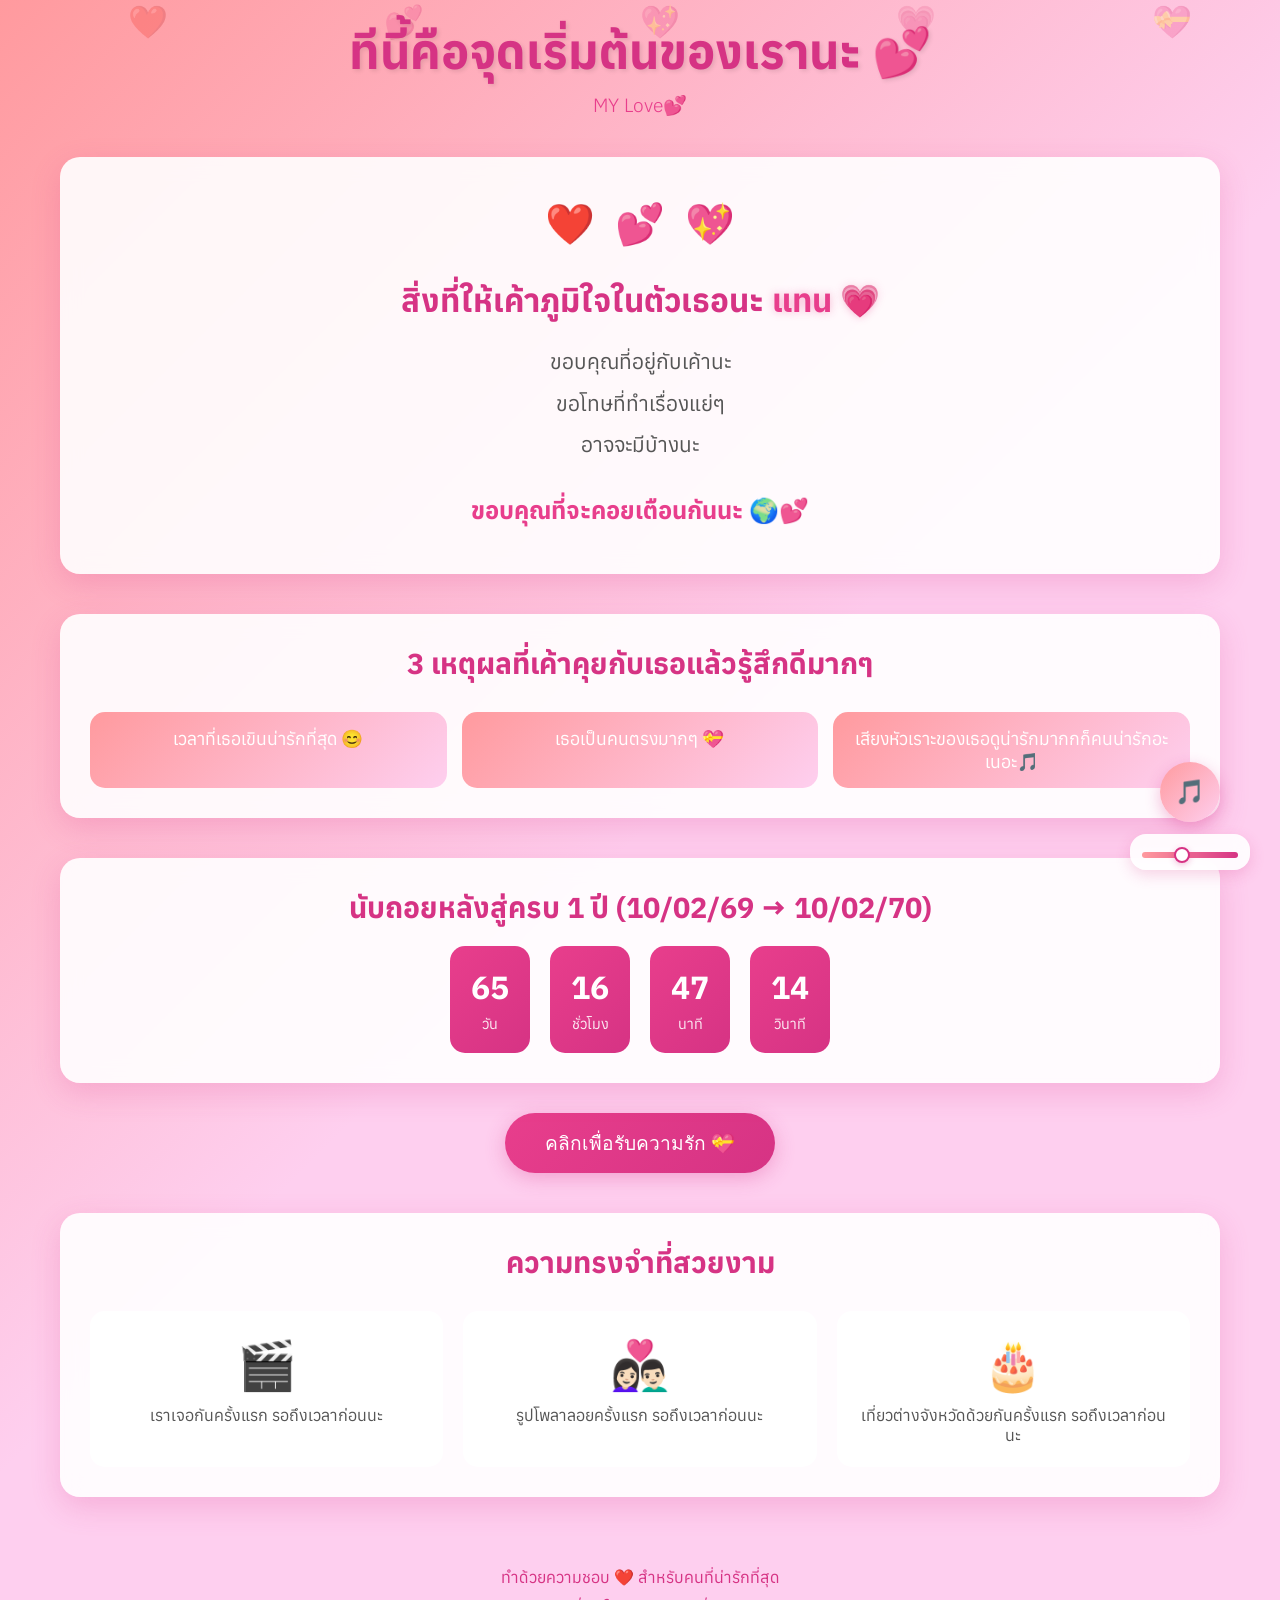
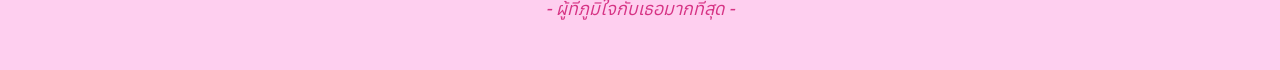
==== Front.html @ 65240add "go" ====
<!DOCTYPE html>
<html lang="th">

<head>
    <meta charset="UTF-8">
    <meta name="viewport" content="width=device-width, initial-scale=1.0">
    <title>อยากให้รู้ว่ารักมากแค่ไหน ❤️ MY Love </title>
    <link rel="stylesheet" href="valentine.css">
    <link href="https://fonts.googleapis.com/css2?family=Anuphan:wght@300;400;600;700&display=swap" rel="stylesheet">
</head>

<body>
    <div class="container">
        <header class="header">
            <h1 class="title">ทีนี้คือจุดเริ่มต้นของเรานะ 💕</h1>
            <p class="subtitle">MY Love💕</p>
        </header>

        <main class="main-content">
            <section class="love-message">
                <div class="heart-animation">
                    <div class="heart">❤️</div>
                    <div class="heart">💕</div>
                    <div class="heart">💖</div>
                </div>

                <div class="message-box">
                    <h2>สิ่งที่ให้เค้าภูมิใจในตัวเธอนะ <span class="name-highlight">แทน 💗</span></h2>
                    <p class="love-text">
                        ขอบคุณที่อยู่กับเค้านะ<br>
                        ขอโทษที่ทำเรื่องแย่ๆ<br>
                        อาจจะมีบ้างนะ<br>
                        <strong>ขอบคุณที่จะคอยเตือนกันนะ 🌍💕</strong>
                    </p>
                </div>
            </section>

            <section class="reasons">
                <h3>3 เหตุผลที่เค้าคุยกับเธอแล้วรู้สึกดีมากๆ</h3>
                <div class="reasons-list">
                    <div class="reason-item">เวลาที่เธอเขินน่ารักที่สุด 😊</div>
                    <div class="reason-item">เธอเป็นคนตรงมากๆ 💝</div>
                    <div class="reason-item">เสียงหัวเราะของเธอดูน่ารักมากกก็คนน่ารักอะเนอะ🎵</div>
                </div>
            </section>

            <section class="interactive-section">
                <div class="love-counter">
                    <h3>นับถอยหลังสู่ครบ 1 ปี — 10/02/69 → 10/02/70</h3>
                    <div class="counter">
                        <div class="counter-item">
                            <span id="days">0</span>
                            <label>วัน</label>
                        </div>
                        <div class="counter-item">
                            <span id="hours">12</span>
                            <label>ชั่วโมง</label>
                        </div>
                        <div class="counter-item">
                            <span id="minutes">0</span>
                            <label>นาที</label>
                        </div>
                        <div class="counter-item">
                            <span id="seconds">0</span>
                            <label>วินาที</label>
                        </div>
                    </div>
                </div>

                <div class="love-button">
                    <button id="surpriseBtn" class="btn-surprise">
                        คลิกเพื่อรับความรัก 💝
                    </button>
                    <div id="surpriseMessage" class="surprise-message hidden">
                        เค้่าจะรักเบบี๋ตลอดไป ไม่ว่าจะเกิดอะไรขึ้น ❤️
                    </div>
                </div>
            </section>

            <section class="memories">
                <h3>ความทรงจำที่สวยงาม</h3>
                <div class="memory-gallery">
                    <div class="memory-card" data-title="เราเจอกันครั้งแรก"
                        data-images="image/IMG_9895.JPG,image/IMG_9896.JPG">
                        <div class="memory-icon">🎬</div>
                        <p>เราเจอกันครั้งแรก รอถึงเวลาก่อนนะ </p>
                    </div>
                    <div class="memory-card" data-title="รูปคู่เรา" data-images="image/IMG_3715.JPG">
                        <div class="memory-icon">👩🏻‍❤️‍👨🏻</div>
                        <p>รูปโพลาลอยครั้งแรก รอถึงเวลาก่อนนะ</p>
                    </div>
                    <div class="memory-card" data-title="เราไปเที่ยว" data-images="image/IMG_9462.JPG">
                        <div class="memory-icon">🎂</div>
                        <p>เที่ยวต่างจังหวัดด้วยกันครั้งแรก รอถึงเวลาก่อนนะ</p>
                    </div>
                </div>
            </section>
        </main>

        <footer class="footer">
            <p>ทำด้วยความชอบ ❤️ สำหรับคนที่น่ารักที่สุด</p>
            <p class="signature">- ผู้ที่ภูมิใจกับเธอมากที่สุด -</p>
        </footer>
    </div>

    <div class="floating-hearts">
        <div class="floating-heart">❤️</div>
        <div class="floating-heart">💕</div>
        <div class="floating-heart">💖</div>
        <div class="floating-heart">💗</div>
        <div class="floating-heart">💝</div>
    </div>

    <!-- Music Player -->
    <div class="music-control">
        <button id="musicBtn" class="btn-music" title="เล่น/หยุดเพลง">
            <span class="music-icon">🎵</span>
        </button>
        <div class="volume-control">
            <input id="volumeSlider" class="volume-slider" type="range" min="0" max="1" step="0.01" value="0.4"
                aria-label="ปรับความดัง">
        </div>
        <audio id="bgMusic" loop autoplay playsinline>
            <source src="music/- Three Man Down _Official MV_.mp3" type="audio/mpeg">
            Your browser does not support the audio element.
        </audio>
    </div>
    <div id="memoryPopup" class="popup-overlay hidden">
        <div class="popup-content">
            <button id="popupClose" class="popup-close" type="button">×</button>
            <div class="popup-title">ความทรงจำของเรา</div>
            <div class="popup-gallery"></div>
        </div>
    </div>

    <div id="videoPopup" class="popup-overlay hidden" aria-hidden="true">
        <div class="popup-content popup-video" role="dialog" aria-modal="true" aria-labelledby="videoPopupTitle">
            <button id="videoClose" class="popup-close" type="button" aria-label="ปิดวิดีโอ">×</button>
            <div class="popup-title" id="videoPopupTitle">รอถึงเวลาก่อนนะ</div>
            <div class="video-wrapper">
                <video id="surpriseVideo" controls playsinline preload="metadata">
                    <source src="image/fan_love.mp4" type="video/mp4">
                    เบราว์เซอร์ของคุณไม่รองรับการเล่นวิดีโอ
                </video>
            </div>
        </div>
    </div>
    <script src="valentine.js"></script>
</body>

</html>
---- valentine.css ----
* {
    margin: 0;
    padding: 0;
    box-sizing: border-box;
}

.popup-video {
    max-width: 800px;
    padding: 28px;
}

.video-wrapper {
    position: relative;
    width: 100%;
    padding-top: 56.25%;
    border-radius: 18px;
    overflow: hidden;
    box-shadow: 0 12px 30px rgba(214, 51, 132, 0.25);
}

.video-wrapper video {
    position: absolute;
    top: 0;
    left: 0;
    width: 100%;
    height: 100%;
    border: none;
    display: block;
}

.popup-placeholder {
    text-align: center;
    padding: 40px 20px;
    border-radius: 16px;
    background: rgba(255, 182, 193, 0.15);
    color: #d63384;
    font-size: 1.1rem;
}

body {
    font-family: 'Anuphan', sans-serif;
    background: linear-gradient(135deg, #ff9a9e 0%, #fecfef 50%, #fecfef 100%);
    min-height: 100vh;
    overflow-x: hidden;
    position: relative;
}

.container {
    max-width: 1200px;
    margin: 0 auto;
    padding: 20px;
    position: relative;
    z-index: 1;
}

/* Header */
.header {
    text-align: center;
    margin-bottom: 40px;
    animation: fadeInDown 1s ease;
}

.title {
    font-size: 3rem;
    color: #d63384;
    text-shadow: 2px 2px 4px rgba(0, 0, 0, 0.1);
    margin-bottom: 10px;
    animation: heartbeat 1.5s ease infinite;
}

.subtitle {
    font-size: 1.2rem;
    color: #e83e8c;
    font-weight: 300;
}

/* Main Content */
.main-content {
    display: flex;
    flex-direction: column;
    gap: 40px;
}

/* Love Message Section */
.love-message {
    background: rgba(255, 255, 255, 0.9);
    border-radius: 20px;
    padding: 40px;
    text-align: center;
    box-shadow: 0 10px 30px rgba(214, 51, 132, 0.2);
    backdrop-filter: blur(10px);
    animation: fadeInUp 1s ease;
}

.heart-animation {
    display: flex;
    justify-content: center;
    gap: 20px;
    margin-bottom: 30px;
}

.heart {
    font-size: 2.5rem;
    animation: float 3s ease-in-out infinite;
}

.heart:nth-child(2) {
    animation-delay: 0.5s;
}

.heart:nth-child(3) {
    animation-delay: 1s;
}

.message-box h2 {
    font-size: 2rem;
    color: #d63384;
    margin-bottom: 20px;
}

.love-text {
    font-size: 1.3rem;
    line-height: 2;
    color: #555;
}

.love-text strong {
    color: #e83e8c;
    font-size: 1.5rem;
    display: block;
    margin-top: 20px;
}

/* Reasons Section */
.reasons {
    background: rgba(255, 255, 255, 0.9);
    border-radius: 20px;
    padding: 30px;
    box-shadow: 0 10px 30px rgba(214, 51, 132, 0.2);
    backdrop-filter: blur(10px);
    animation: fadeInLeft 1s ease;
}

.reasons h3 {
    text-align: center;
    font-size: 1.8rem;
    color: #d63384;
    margin-bottom: 30px;
}

.reasons-list {
    display: grid;
    grid-template-columns: repeat(auto-fit, minmax(250px, 1fr));
    gap: 15px;
}

.reason-item {
    background: linear-gradient(135deg, #ff9a9e 0%, #fecfef 100%);
    color: white;
    padding: 15px;
    border-radius: 15px;
    font-size: 1.1rem;
    text-align: center;
    transition: transform 0.3s ease, box-shadow 0.3s ease;
    cursor: default;
}

.reason-item:hover {
    transform: translateY(-5px) scale(1.05);
    box-shadow: 0 5px 20px rgba(214, 51, 132, 0.4);
}

/* Interactive Section */
.interactive-section {
    display: flex;
    flex-direction: column;
    gap: 30px;
}

.love-counter {
    background: rgba(255, 255, 255, 0.9);
    border-radius: 20px;
    padding: 30px;
    text-align: center;
    box-shadow: 0 10px 30px rgba(214, 51, 132, 0.2);
    backdrop-filter: blur(10px);
    animation: fadeInRight 1s ease;
}

.love-counter h3 {
    font-size: 1.8rem;
    color: #d63384;
    margin-bottom: 20px;
}

.counter {
    display: flex;
    justify-content: center;
    gap: 20px;
    flex-wrap: wrap;
}

.counter-item {
    background: linear-gradient(135deg, #e83e8c 0%, #d63384 100%);
    color: white;
    padding: 20px;
    border-radius: 15px;
    min-width: 80px;
    text-align: center;
}

.counter-item span {
    display: block;
    font-size: 2rem;
    font-weight: bold;
    margin-bottom: 5px;
}

.counter-item label {
    font-size: 0.9rem;
    opacity: 0.9;
}

.love-button {
    text-align: center;
    animation: fadeInUp 1.2s ease;
}

.btn-surprise {
    background: linear-gradient(135deg, #e83e8c 0%, #d63384 100%);
    color: white;
    border: none;
    padding: 15px 40px;
    font-size: 1.2rem;
    border-radius: 50px;
    cursor: pointer;
    transition: all 0.3s ease;
    box-shadow: 0 5px 20px rgba(214, 51, 132, 0.3);
}

.btn-surprise:hover {
    transform: translateY(-3px);
    box-shadow: 0 8px 30px rgba(214, 51, 132, 0.5);
}

.btn-surprise:active {
    transform: translateY(-1px);
}

.surprise-message {
    margin-top: 20px;
    font-size: 1.3rem;
    color: #d63384;
    font-weight: 600;
    opacity: 0;
    transform: scale(0);
    transition: all 0.5s ease;
}

.surprise-message.show {
    opacity: 1;
    transform: scale(1);
}

/* Memories Section */
.memories {
    background: rgba(255, 255, 255, 0.9);
    border-radius: 20px;
    padding: 30px;
    box-shadow: 0 10px 30px rgba(214, 51, 132, 0.2);
    backdrop-filter: blur(10px);
    animation: fadeInUp 1.4s ease;
}

.memories h3 {
    text-align: center;
    font-size: 1.8rem;
    color: #d63384;
    margin-bottom: 30px;
}

.memory-gallery {
    display: grid;
    grid-template-columns: repeat(auto-fit, minmax(200px, 1fr));
    gap: 20px;
}

.memory-card {
    background: white;
    border-radius: 15px;
    padding: 20px;
    text-align: center;
    transition: all 0.3s ease;
    cursor: pointer;
    border: 2px solid transparent;
}

.memory-card:hover {
    transform: translateY(-5px) rotate(2deg);
    border-color: #e83e8c;
    box-shadow: 0 5px 20px rgba(214, 51, 132, 0.3);
}

.memory-icon {
    font-size: 3rem;
    margin-bottom: 10px;
}

.memory-card p {
    color: #555;
    font-size: 1rem;
}

/* Footer */
.footer {
    text-align: center;
    margin-top: 50px;
    padding: 20px;
    color: #d63384;
    animation: fadeIn 2s ease;
}

.footer p {
    margin-bottom: 10px;
}

.signature {
    font-style: italic;
    font-size: 1.1rem;
}

/* Floating Hearts */
.floating-hearts {
    position: fixed;
    top: 0;
    left: 0;
    width: 100%;
    height: 100%;
    pointer-events: none;
    z-index: 0;
}

.floating-heart {
    position: absolute;
    font-size: 2rem;
    opacity: 0.3;
    animation: floatUp 15s linear infinite;
}

.floating-heart:nth-child(1) {
    left: 10%;
    animation-delay: 0s;
    animation-duration: 10s;
}

.floating-heart:nth-child(2) {
    left: 30%;
    animation-delay: 2s;
    animation-duration: 12s;
}

.floating-heart:nth-child(3) {
    left: 50%;
    animation-delay: 4s;
    animation-duration: 15s;
}

.floating-heart:nth-child(4) {
    left: 70%;
    animation-delay: 6s;
    animation-duration: 11s;
}

.floating-heart:nth-child(5) {
    left: 90%;
    animation-delay: 8s;
    animation-duration: 13s;
}

/* Animations */
@keyframes heartbeat {

    0%,
    100% {
        transform: scale(1);
    }

    50% {
        transform: scale(1.1);
    }
}

@keyframes float {

    0%,
    100% {
        transform: translateY(0);
    }

    50% {
        transform: translateY(-20px);
    }
}

@keyframes floatUp {
    0% {
        transform: translateY(100vh) rotate(0deg);
        opacity: 0;
    }

    10% {
        opacity: 0.3;
    }

    90% {
        opacity: 0.3;
    }

    100% {
        transform: translateY(-100px) rotate(360deg);
        opacity: 0;
    }
}

/* Music Control */
.music-control {
    position: fixed;
    bottom: 30px;
    right: 30px;
    z-index: 1000;
    display: flex;
    flex-direction: column;
    align-items: center;
    gap: 12px;
}

.btn-music {
    width: 60px;
    height: 60px;
    border-radius: 50%;
    background: linear-gradient(135deg, #ff9a9e 0%, #fecfef 100%);
    border: none;
    box-shadow: 0 5px 15px rgba(214, 51, 132, 0.3);
    cursor: pointer;
    display: flex;
    align-items: center;
    justify-content: center;
    font-size: 1.5rem;
    transition: all 0.3s ease;
    animation: pulse 2s infinite;
}

.btn-music:hover {
    transform: scale(1.1);
    box-shadow: 0 8px 20px rgba(214, 51, 132, 0.5);
}

.btn-music.playing {
    animation: rotate 5s linear infinite;
}

.volume-control {
    width: 120px;
    padding: 8px 12px;
    background: rgba(255, 255, 255, 0.9);
    border-radius: 16px;
    box-shadow: 0 5px 15px rgba(214, 51, 132, 0.2);
    backdrop-filter: blur(10px);
}

.volume-slider {
    width: 100%;
    appearance: none;
    height: 6px;
    border-radius: 999px;
    background: linear-gradient(90deg, #ff9a9e 0%, #d63384 100%);
    outline: none;
}

.volume-slider::-webkit-slider-thumb {
    appearance: none;
    width: 16px;
    height: 16px;
    border-radius: 50%;
    background: #ffffff;
    border: 2px solid #d63384;
    cursor: pointer;
    box-shadow: 0 2px 6px rgba(214, 51, 132, 0.3);
}

.volume-slider::-moz-range-thumb {
    width: 16px;
    height: 16px;
    border-radius: 50%;
    background: #ffffff;
    border: 2px solid #d63384;
    cursor: pointer;
    box-shadow: 0 2px 6px rgba(214, 51, 132, 0.3);
}

.popup-overlay {
    position: fixed;
    inset: 0;
    background: rgba(0, 0, 0, 0.55);
    display: flex;
    align-items: center;
    justify-content: center;
    padding: 20px;
    z-index: 2000;
}

.popup-content {
    background: rgba(255, 255, 255, 0.95);
    border-radius: 20px;
    padding: 24px;
    max-width: 720px;
    width: 100%;
    position: relative;
    box-shadow: 0 20px 40px rgba(214, 51, 132, 0.25);
    animation: fadeInUp 0.4s ease;
}

.popup-close {
    position: absolute;
    top: 10px;
    right: 12px;
    border: none;
    background: #ffffff;
    color: #d63384;
    font-size: 1.5rem;
    width: 36px;
    height: 36px;
    border-radius: 50%;
    cursor: pointer;
    box-shadow: 0 4px 10px rgba(214, 51, 132, 0.2);
}

.popup-title {
    text-align: center;
    font-size: 1.6rem;
    color: #d63384;
    font-weight: 600;
    margin-bottom: 16px;
}

.popup-gallery {
    display: grid;
    grid-template-columns: repeat(auto-fit, minmax(220px, 1fr));
    gap: 16px;
}

.popup-gallery img {
    width: 100%;
    border-radius: 16px;
    object-fit: cover;
    box-shadow: 0 6px 18px rgba(0, 0, 0, 0.15);
}

@keyframes rotate {
    from {
        transform: rotate(0deg);
    }

    to {
        transform: rotate(360deg);
    }
}

@keyframes pulse {
    0% {
        transform: scale(1);
    }

    50% {
        transform: scale(1.05);
    }

    100% {
        transform: scale(1);
    }
}

@keyframes fadeInDown {
    from {
        opacity: 0;
        transform: translateY(-20px);
    }

    to {
        opacity: 1;
        transform: translateY(0);
    }
}

@keyframes fadeInUp {
    from {
        opacity: 0;
        transform: translateY(30px);
    }

    to {
        opacity: 1;
        transform: translateY(0);
    }
}

@keyframes fadeInLeft {
    from {
        opacity: 0;
        transform: translateX(-30px);
    }

    to {
        opacity: 1;
        transform: translateX(0);
    }
}

@keyframes fadeInRight {
    from {
        opacity: 0;
        transform: translateX(30px);
    }

    to {
        opacity: 1;
        transform: translateX(0);
    }
}

@keyframes fadeIn {
    from {
        opacity: 0;
    }

    to {
        opacity: 1;
    }
}

/* Mobile Responsiveness */
@media (max-width: 768px) {
    .container {
        padding: 15px;
    }

    .title {
        font-size: 2.5rem;
    }

    .subtitle {
        font-size: 1rem;
    }

    .love-message {
        padding: 30px 20px;
    }

    .message-box h2 {
        font-size: 1.5rem;
    }

    .love-text {
        font-size: 1.1rem;
    }

    .love-text strong {
        font-size: 1.3rem;
    }

    .heart {
        font-size: 2rem;
    }

    .reasons h3,
    .love-counter h3,
    .memories h3 {
        font-size: 1.5rem;
    }

    .reasons-list {
        grid-template-columns: 1fr;
    }

    .counter {
        gap: 10px;
    }

    .counter-item {
        min-width: 70px;
        padding: 15px 10px;
    }

    .counter-item span {
        font-size: 1.5rem;
    }

    .memory-gallery {
        grid-template-columns: repeat(2, 1fr);
        gap: 15px;
    }

    .memory-icon {
        font-size: 2.5rem;
    }

    .btn-surprise {
        padding: 12px 30px;
        font-size: 1.1rem;
    }
}

@media (max-width: 480px) {
    .title {
        font-size: 2rem;
    }

    .love-message {
        padding: 20px 15px;
    }

    .message-box h2 {
        font-size: 1.3rem;
    }

    .love-text {
        font-size: 1rem;
    }

    .heart {
        font-size: 1.5rem;
    }

    .heart-animation {
        gap: 10px;
    }

    .memory-gallery {
        grid-template-columns: 1fr;
    }

    .floating-heart {
        font-size: 1.5rem;
    }

    .popup-content {
        max-width: 90%;
        padding: 20px;
    }

    .popup-video {
        padding: 20px 16px;
    }

    .popup-gallery {
        grid-template-columns: 1fr;
    }

    .video-wrapper {
        padding-top: 62.5%;
    }
}

/* Name highlight animation */
.name-highlight {
    color: #e83e8c;
    font-weight: 700;
    display: inline-block;
    animation: nameGlow 2s ease-in-out infinite;
    text-shadow: 0 0 8px rgba(232, 62, 140, 0.4);
}

@keyframes nameGlow {

    0%,
    100% {
        text-shadow: 0 0 8px rgba(232, 62, 140, 0.4), 0 0 12px rgba(255, 182, 193, 0.2);
        transform: scale(1);
    }

    50% {
        text-shadow: 0 0 16px rgba(232, 62, 140, 0.7), 0 0 20px rgba(255, 182, 193, 0.4);
        transform: scale(1.05);
    }
}

/* Utility Classes */
.hidden {
    display: none;
}

/* Celebration overlay */
#celebrationOverlay {
    position: fixed;
    inset: 0;
    display: flex;
    align-items: center;
    justify-content: center;
    background: rgba(0, 0, 0, 0.42);
    z-index: 10000;
}

#celebrationOverlay .celebration-card {
    position: relative;
    background: linear-gradient(180deg, #fff0f6, #fff7fb);
    padding: 36px;
    border-radius: 18px;
    text-align: center;
    max-width: 720px;
    box-shadow: 0 12px 40px rgba(0, 0, 0, 0.25);
    transform: translateY(-8px);
}

#celebrationOverlay h2 {
    font-size: 2rem;
    color: #d63384;
    margin: 0 0 8px;
}

#celebrationOverlay p {
    color: #555;
    margin: 0 0 12px;
}

#celebrationOverlay .emoji {
    font-size: 3rem;
    margin-bottom: 8px;
}

#celebrationOverlay .confetti-container {
    position: absolute;
    inset: 0;
    pointer-events: none;
    overflow: hidden;
    border-radius: inherit;
    z-index: 0;
}

.confetti-piece {
    position: absolute;
    top: -10vh;
    width: 10px;
    height: 14px;
    border-radius: 2px;
    opacity: 0.95;
    transform-origin: center;
    animation: confettiFall 3.6s linear forwards;
}

@keyframes confettiFall {
    0% {
        transform: translateY(-10vh) rotate(0deg);
        opacity: 1
    }

    100% {
        transform: translateY(110vh) rotate(720deg);
        opacity: 0
    }
}

#celebrationOverlay .celebration-actions {
    margin-top: 14px;
    z-index: 2;
}

.btn-close {
    background: #d63384;
    color: #fff;
    border: none;
    padding: 10px 16px;
    border-radius: 999px;
    cursor: pointer;
    box-shadow: 0 6px 18px rgba(214, 51, 132, 0.15);
}

@keyframes popIn {
    0% {
        transform: scale(.9);
        opacity: 0
    }

    60% {
        transform: scale(1.03);
        opacity: 1
    }

    100% {
        transform: scale(1);
        opacity: 1
    }
}

#celebrationOverlay .celebration-card {
    animation: popIn .6s cubic-bezier(.2, .9, .2, 1);
}
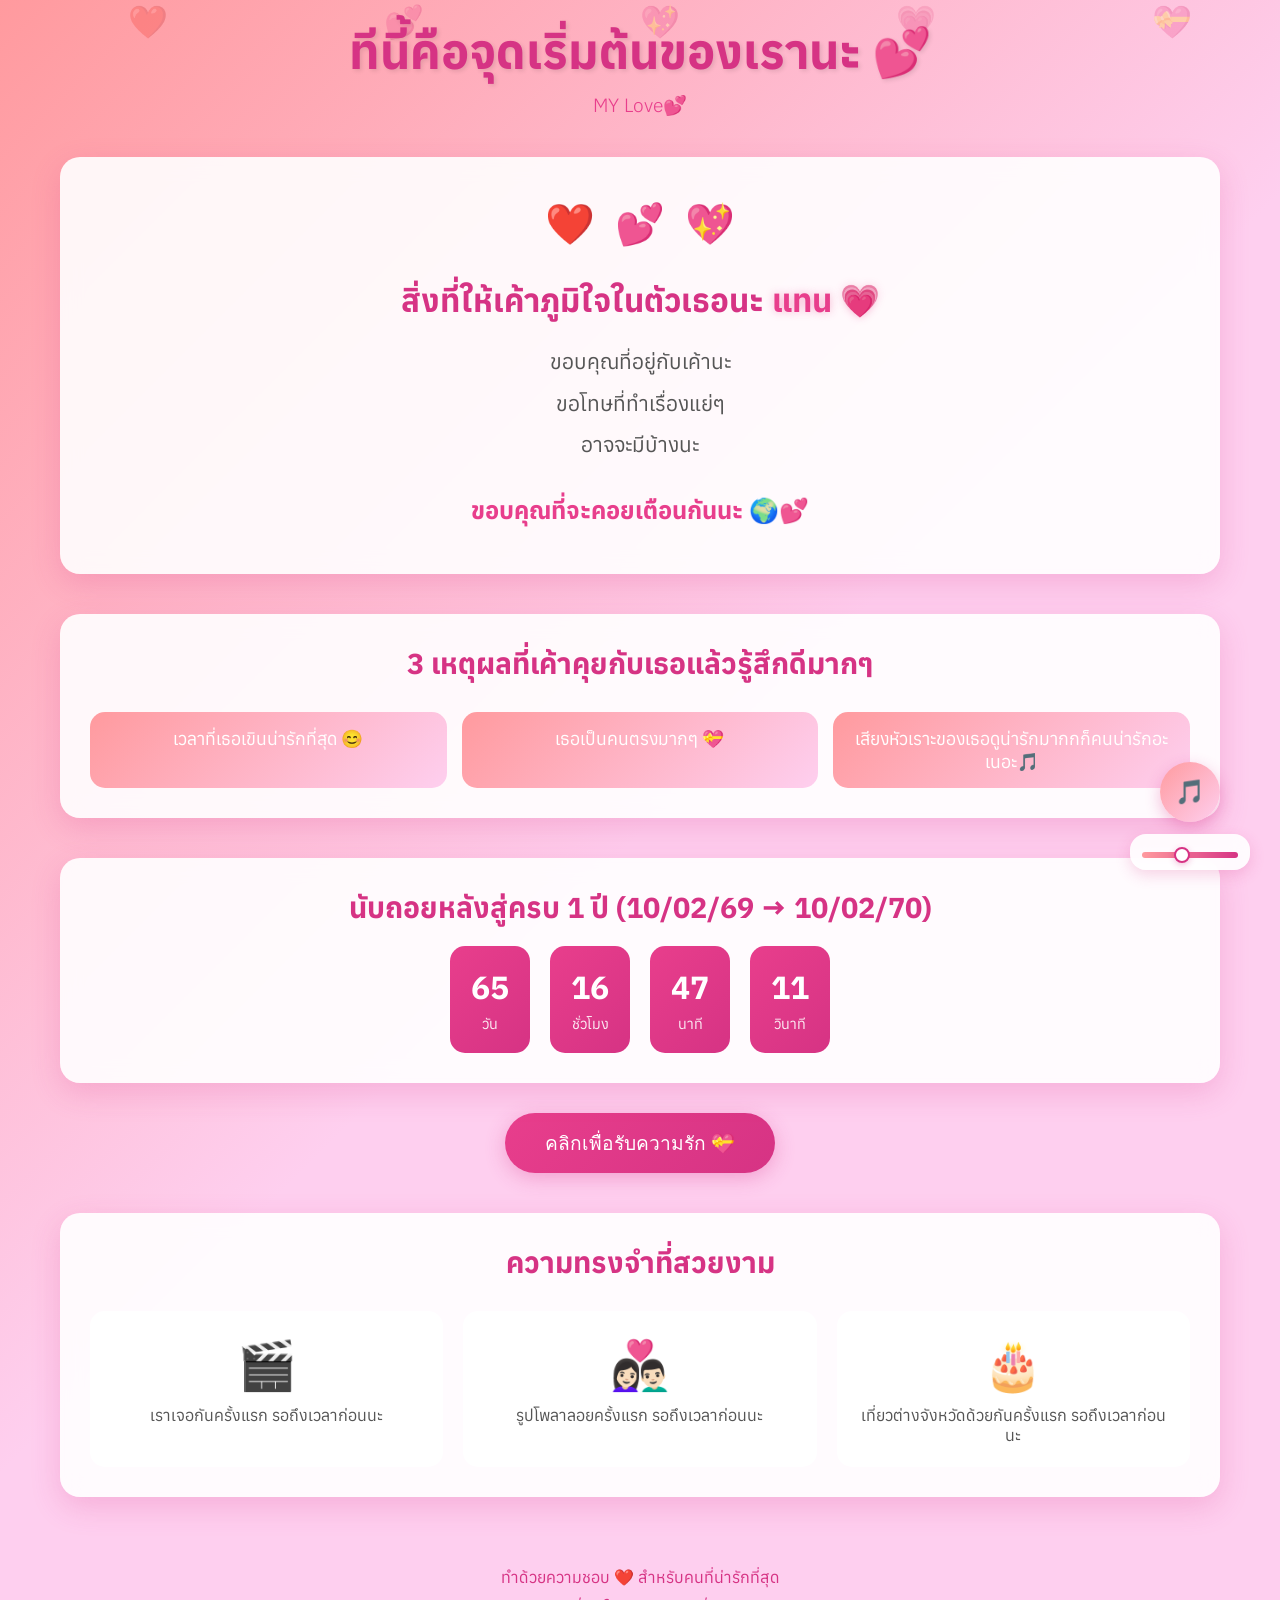
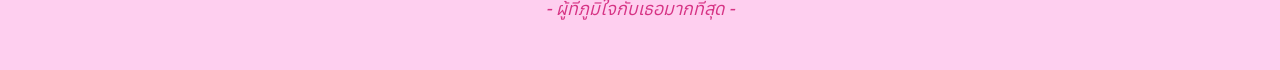
==== commit a388046c: "Update Front.html" ====
--- a/Front.html
+++ b/Front.html
@@ -5,7 +5,7 @@
     <meta charset="UTF-8">
     <meta name="viewport" content="width=device-width, initial-scale=1.0">
     <title>อยากให้รู้ว่ารักมากแค่ไหน ❤️ MY Love </title>
-    <link rel="stylesheet" href="valentine.css">
+    <link rel="stylesheet" href="Front.css">
     <link href="https://fonts.googleapis.com/css2?family=Anuphan:wght@300;400;600;700&display=swap" rel="stylesheet">
 </head>
 
--- a/Front.css
+++ b/Front.css
@@ -0,0 +1,896 @@
+* {
+    margin: 0;
+    padding: 0;
+    box-sizing: border-box;
+}
+
+.popup-video {
+    max-width: 800px;
+    padding: 28px;
+}
+
+.video-wrapper {
+    position: relative;
+    width: 100%;
+    padding-top: 56.25%;
+    border-radius: 18px;
+    overflow: hidden;
+    box-shadow: 0 12px 30px rgba(214, 51, 132, 0.25);
+}
+
+.video-wrapper video {
+    position: absolute;
+    top: 0;
+    left: 0;
+    width: 100%;
+    height: 100%;
+    border: none;
+    display: block;
+}
+
+.popup-placeholder {
+    text-align: center;
+    padding: 40px 20px;
+    border-radius: 16px;
+    background: rgba(255, 182, 193, 0.15);
+    color: #d63384;
+    font-size: 1.1rem;
+}
+
+body {
+    font-family: 'Anuphan', sans-serif;
+    background: linear-gradient(135deg, #ff9a9e 0%, #fecfef 50%, #fecfef 100%);
+    min-height: 100vh;
+    overflow-x: hidden;
+    position: relative;
+}
+
+.container {
+    max-width: 1200px;
+    margin: 0 auto;
+    padding: 20px;
+    position: relative;
+    z-index: 1;
+}
+
+/* Header */
+.header {
+    text-align: center;
+    margin-bottom: 40px;
+    animation: fadeInDown 1s ease;
+}
+
+.title {
+    font-size: 3rem;
+    color: #d63384;
+    text-shadow: 2px 2px 4px rgba(0, 0, 0, 0.1);
+    margin-bottom: 10px;
+    animation: heartbeat 1.5s ease infinite;
+}
+
+.subtitle {
+    font-size: 1.2rem;
+    color: #e83e8c;
+    font-weight: 300;
+}
+
+/* Main Content */
+.main-content {
+    display: flex;
+    flex-direction: column;
+    gap: 40px;
+}
+
+/* Love Message Section */
+.love-message {
+    background: rgba(255, 255, 255, 0.9);
+    border-radius: 20px;
+    padding: 40px;
+    text-align: center;
+    box-shadow: 0 10px 30px rgba(214, 51, 132, 0.2);
+    backdrop-filter: blur(10px);
+    animation: fadeInUp 1s ease;
+}
+
+.heart-animation {
+    display: flex;
+    justify-content: center;
+    gap: 20px;
+    margin-bottom: 30px;
+}
+
+.heart {
+    font-size: 2.5rem;
+    animation: float 3s ease-in-out infinite;
+}
+
+.heart:nth-child(2) {
+    animation-delay: 0.5s;
+}
+
+.heart:nth-child(3) {
+    animation-delay: 1s;
+}
+
+.message-box h2 {
+    font-size: 2rem;
+    color: #d63384;
+    margin-bottom: 20px;
+}
+
+.love-text {
+    font-size: 1.3rem;
+    line-height: 2;
+    color: #555;
+}
+
+.love-text strong {
+    color: #e83e8c;
+    font-size: 1.5rem;
+    display: block;
+    margin-top: 20px;
+}
+
+/* Reasons Section */
+.reasons {
+    background: rgba(255, 255, 255, 0.9);
+    border-radius: 20px;
+    padding: 30px;
+    box-shadow: 0 10px 30px rgba(214, 51, 132, 0.2);
+    backdrop-filter: blur(10px);
+    animation: fadeInLeft 1s ease;
+}
+
+.reasons h3 {
+    text-align: center;
+    font-size: 1.8rem;
+    color: #d63384;
+    margin-bottom: 30px;
+}
+
+.reasons-list {
+    display: grid;
+    grid-template-columns: repeat(auto-fit, minmax(250px, 1fr));
+    gap: 15px;
+}
+
+.reason-item {
+    background: linear-gradient(135deg, #ff9a9e 0%, #fecfef 100%);
+    color: white;
+    padding: 15px;
+    border-radius: 15px;
+    font-size: 1.1rem;
+    text-align: center;
+    transition: transform 0.3s ease, box-shadow 0.3s ease;
+    cursor: default;
+}
+
+.reason-item:hover {
+    transform: translateY(-5px) scale(1.05);
+    box-shadow: 0 5px 20px rgba(214, 51, 132, 0.4);
+}
+
+/* Interactive Section */
+.interactive-section {
+    display: flex;
+    flex-direction: column;
+    gap: 30px;
+}
+
+.love-counter {
+    background: rgba(255, 255, 255, 0.9);
+    border-radius: 20px;
+    padding: 30px;
+    text-align: center;
+    box-shadow: 0 10px 30px rgba(214, 51, 132, 0.2);
+    backdrop-filter: blur(10px);
+    animation: fadeInRight 1s ease;
+}
+
+.love-counter h3 {
+    font-size: 1.8rem;
+    color: #d63384;
+    margin-bottom: 20px;
+}
+
+.counter {
+    display: flex;
+    justify-content: center;
+    gap: 20px;
+    flex-wrap: wrap;
+}
+
+.counter-item {
+    background: linear-gradient(135deg, #e83e8c 0%, #d63384 100%);
+    color: white;
+    padding: 20px;
+    border-radius: 15px;
+    min-width: 80px;
+    text-align: center;
+}
+
+.counter-item span {
+    display: block;
+    font-size: 2rem;
+    font-weight: bold;
+    margin-bottom: 5px;
+}
+
+.counter-item label {
+    font-size: 0.9rem;
+    opacity: 0.9;
+}
+
+.love-button {
+    text-align: center;
+    animation: fadeInUp 1.2s ease;
+}
+
+.btn-surprise {
+    background: linear-gradient(135deg, #e83e8c 0%, #d63384 100%);
+    color: white;
+    border: none;
+    padding: 15px 40px;
+    font-size: 1.2rem;
+    border-radius: 50px;
+    cursor: pointer;
+    transition: all 0.3s ease;
+    box-shadow: 0 5px 20px rgba(214, 51, 132, 0.3);
+}
+
+.btn-surprise:hover {
+    transform: translateY(-3px);
+    box-shadow: 0 8px 30px rgba(214, 51, 132, 0.5);
+}
+
+.btn-surprise:active {
+    transform: translateY(-1px);
+}
+
+.surprise-message {
+    margin-top: 20px;
+    font-size: 1.3rem;
+    color: #d63384;
+    font-weight: 600;
+    opacity: 0;
+    transform: scale(0);
+    transition: all 0.5s ease;
+}
+
+.surprise-message.show {
+    opacity: 1;
+    transform: scale(1);
+}
+
+/* Memories Section */
+.memories {
+    background: rgba(255, 255, 255, 0.9);
+    border-radius: 20px;
+    padding: 30px;
+    box-shadow: 0 10px 30px rgba(214, 51, 132, 0.2);
+    backdrop-filter: blur(10px);
+    animation: fadeInUp 1.4s ease;
+}
+
+.memories h3 {
+    text-align: center;
+    font-size: 1.8rem;
+    color: #d63384;
+    margin-bottom: 30px;
+}
+
+.memory-gallery {
+    display: grid;
+    grid-template-columns: repeat(auto-fit, minmax(200px, 1fr));
+    gap: 20px;
+}
+
+.memory-card {
+    background: white;
+    border-radius: 15px;
+    padding: 20px;
+    text-align: center;
+    transition: all 0.3s ease;
+    cursor: pointer;
+    border: 2px solid transparent;
+}
+
+.memory-card:hover {
+    transform: translateY(-5px) rotate(2deg);
+    border-color: #e83e8c;
+    box-shadow: 0 5px 20px rgba(214, 51, 132, 0.3);
+}
+
+.memory-icon {
+    font-size: 3rem;
+    margin-bottom: 10px;
+}
+
+.memory-card p {
+    color: #555;
+    font-size: 1rem;
+}
+
+/* Footer */
+.footer {
+    text-align: center;
+    margin-top: 50px;
+    padding: 20px;
+    color: #d63384;
+    animation: fadeIn 2s ease;
+}
+
+.footer p {
+    margin-bottom: 10px;
+}
+
+.signature {
+    font-style: italic;
+    font-size: 1.1rem;
+}
+
+/* Floating Hearts */
+.floating-hearts {
+    position: fixed;
+    top: 0;
+    left: 0;
+    width: 100%;
+    height: 100%;
+    pointer-events: none;
+    z-index: 0;
+}
+
+.floating-heart {
+    position: absolute;
+    font-size: 2rem;
+    opacity: 0.3;
+    animation: floatUp 15s linear infinite;
+}
+
+.floating-heart:nth-child(1) {
+    left: 10%;
+    animation-delay: 0s;
+    animation-duration: 10s;
+}
+
+.floating-heart:nth-child(2) {
+    left: 30%;
+    animation-delay: 2s;
+    animation-duration: 12s;
+}
+
+.floating-heart:nth-child(3) {
+    left: 50%;
+    animation-delay: 4s;
+    animation-duration: 15s;
+}
+
+.floating-heart:nth-child(4) {
+    left: 70%;
+    animation-delay: 6s;
+    animation-duration: 11s;
+}
+
+.floating-heart:nth-child(5) {
+    left: 90%;
+    animation-delay: 8s;
+    animation-duration: 13s;
+}
+
+/* Animations */
+@keyframes heartbeat {
+
+    0%,
+    100% {
+        transform: scale(1);
+    }
+
+    50% {
+        transform: scale(1.1);
+    }
+}
+
+@keyframes float {
+
+    0%,
+    100% {
+        transform: translateY(0);
+    }
+
+    50% {
+        transform: translateY(-20px);
+    }
+}
+
+@keyframes floatUp {
+    0% {
+        transform: translateY(100vh) rotate(0deg);
+        opacity: 0;
+    }
+
+    10% {
+        opacity: 0.3;
+    }
+
+    90% {
+        opacity: 0.3;
+    }
+
+    100% {
+        transform: translateY(-100px) rotate(360deg);
+        opacity: 0;
+    }
+}
+
+/* Music Control */
+.music-control {
+    position: fixed;
+    bottom: 30px;
+    right: 30px;
+    z-index: 1000;
+    display: flex;
+    flex-direction: column;
+    align-items: center;
+    gap: 12px;
+}
+
+.btn-music {
+    width: 60px;
+    height: 60px;
+    border-radius: 50%;
+    background: linear-gradient(135deg, #ff9a9e 0%, #fecfef 100%);
+    border: none;
+    box-shadow: 0 5px 15px rgba(214, 51, 132, 0.3);
+    cursor: pointer;
+    display: flex;
+    align-items: center;
+    justify-content: center;
+    font-size: 1.5rem;
+    transition: all 0.3s ease;
+    animation: pulse 2s infinite;
+}
+
+.btn-music:hover {
+    transform: scale(1.1);
+    box-shadow: 0 8px 20px rgba(214, 51, 132, 0.5);
+}
+
+.btn-music.playing {
+    animation: rotate 5s linear infinite;
+}
+
+.volume-control {
+    width: 120px;
+    padding: 8px 12px;
+    background: rgba(255, 255, 255, 0.9);
+    border-radius: 16px;
+    box-shadow: 0 5px 15px rgba(214, 51, 132, 0.2);
+    backdrop-filter: blur(10px);
+}
+
+.volume-slider {
+    width: 100%;
+    appearance: none;
+    height: 6px;
+    border-radius: 999px;
+    background: linear-gradient(90deg, #ff9a9e 0%, #d63384 100%);
+    outline: none;
+}
+
+.volume-slider::-webkit-slider-thumb {
+    appearance: none;
+    width: 16px;
+    height: 16px;
+    border-radius: 50%;
+    background: #ffffff;
+    border: 2px solid #d63384;
+    cursor: pointer;
+    box-shadow: 0 2px 6px rgba(214, 51, 132, 0.3);
+}
+
+.volume-slider::-moz-range-thumb {
+    width: 16px;
+    height: 16px;
+    border-radius: 50%;
+    background: #ffffff;
+    border: 2px solid #d63384;
+    cursor: pointer;
+    box-shadow: 0 2px 6px rgba(214, 51, 132, 0.3);
+}
+
+.popup-overlay {
+    position: fixed;
+    inset: 0;
+    background: rgba(0, 0, 0, 0.55);
+    display: flex;
+    align-items: center;
+    justify-content: center;
+    padding: 20px;
+    z-index: 2000;
+}
+
+.popup-content {
+    background: rgba(255, 255, 255, 0.95);
+    border-radius: 20px;
+    padding: 24px;
+    max-width: 720px;
+    width: 100%;
+    position: relative;
+    box-shadow: 0 20px 40px rgba(214, 51, 132, 0.25);
+    animation: fadeInUp 0.4s ease;
+}
+
+.popup-close {
+    position: absolute;
+    top: 10px;
+    right: 12px;
+    border: none;
+    background: #ffffff;
+    color: #d63384;
+    font-size: 1.5rem;
+    width: 36px;
+    height: 36px;
+    border-radius: 50%;
+    cursor: pointer;
+    box-shadow: 0 4px 10px rgba(214, 51, 132, 0.2);
+}
+
+.popup-title {
+    text-align: center;
+    font-size: 1.6rem;
+    color: #d63384;
+    font-weight: 600;
+    margin-bottom: 16px;
+}
+
+.popup-gallery {
+    display: grid;
+    grid-template-columns: repeat(auto-fit, minmax(220px, 1fr));
+    gap: 16px;
+}
+
+.popup-gallery img {
+    width: 100%;
+    border-radius: 16px;
+    object-fit: cover;
+    box-shadow: 0 6px 18px rgba(0, 0, 0, 0.15);
+}
+
+@keyframes rotate {
+    from {
+        transform: rotate(0deg);
+    }
+
+    to {
+        transform: rotate(360deg);
+    }
+}
+
+@keyframes pulse {
+    0% {
+        transform: scale(1);
+    }
+
+    50% {
+        transform: scale(1.05);
+    }
+
+    100% {
+        transform: scale(1);
+    }
+}
+
+@keyframes fadeInDown {
+    from {
+        opacity: 0;
+        transform: translateY(-20px);
+    }
+
+    to {
+        opacity: 1;
+        transform: translateY(0);
+    }
+}
+
+@keyframes fadeInUp {
+    from {
+        opacity: 0;
+        transform: translateY(30px);
+    }
+
+    to {
+        opacity: 1;
+        transform: translateY(0);
+    }
+}
+
+@keyframes fadeInLeft {
+    from {
+        opacity: 0;
+        transform: translateX(-30px);
+    }
+
+    to {
+        opacity: 1;
+        transform: translateX(0);
+    }
+}
+
+@keyframes fadeInRight {
+    from {
+        opacity: 0;
+        transform: translateX(30px);
+    }
+
+    to {
+        opacity: 1;
+        transform: translateX(0);
+    }
+}
+
+@keyframes fadeIn {
+    from {
+        opacity: 0;
+    }
+
+    to {
+        opacity: 1;
+    }
+}
+
+/* Mobile Responsiveness */
+@media (max-width: 768px) {
+    .container {
+        padding: 15px;
+    }
+
+    .title {
+        font-size: 2.5rem;
+    }
+
+    .subtitle {
+        font-size: 1rem;
+    }
+
+    .love-message {
+        padding: 30px 20px;
+    }
+
+    .message-box h2 {
+        font-size: 1.5rem;
+    }
+
+    .love-text {
+        font-size: 1.1rem;
+    }
+
+    .love-text strong {
+        font-size: 1.3rem;
+    }
+
+    .heart {
+        font-size: 2rem;
+    }
+
+    .reasons h3,
+    .love-counter h3,
+    .memories h3 {
+        font-size: 1.5rem;
+    }
+
+    .reasons-list {
+        grid-template-columns: 1fr;
+    }
+
+    .counter {
+        gap: 10px;
+    }
+
+    .counter-item {
+        min-width: 70px;
+        padding: 15px 10px;
+    }
+
+    .counter-item span {
+        font-size: 1.5rem;
+    }
+
+    .memory-gallery {
+        grid-template-columns: repeat(2, 1fr);
+        gap: 15px;
+    }
+
+    .memory-icon {
+        font-size: 2.5rem;
+    }
+
+    .btn-surprise {
+        padding: 12px 30px;
+        font-size: 1.1rem;
+    }
+}
+
+@media (max-width: 480px) {
+    .title {
+        font-size: 2rem;
+    }
+
+    .love-message {
+        padding: 20px 15px;
+    }
+
+    .message-box h2 {
+        font-size: 1.3rem;
+    }
+
+    .love-text {
+        font-size: 1rem;
+    }
+
+    .heart {
+        font-size: 1.5rem;
+    }
+
+    .heart-animation {
+        gap: 10px;
+    }
+
+    .memory-gallery {
+        grid-template-columns: 1fr;
+    }
+
+    .floating-heart {
+        font-size: 1.5rem;
+    }
+
+    .popup-content {
+        max-width: 90%;
+        padding: 20px;
+    }
+
+    .popup-video {
+        padding: 20px 16px;
+    }
+
+    .popup-gallery {
+        grid-template-columns: 1fr;
+    }
+
+    .video-wrapper {
+        padding-top: 62.5%;
+    }
+}
+
+/* Name highlight animation */
+.name-highlight {
+    color: #e83e8c;
+    font-weight: 700;
+    display: inline-block;
+    animation: nameGlow 2s ease-in-out infinite;
+    text-shadow: 0 0 8px rgba(232, 62, 140, 0.4);
+}
+
+@keyframes nameGlow {
+
+    0%,
+    100% {
+        text-shadow: 0 0 8px rgba(232, 62, 140, 0.4), 0 0 12px rgba(255, 182, 193, 0.2);
+        transform: scale(1);
+    }
+
+    50% {
+        text-shadow: 0 0 16px rgba(232, 62, 140, 0.7), 0 0 20px rgba(255, 182, 193, 0.4);
+        transform: scale(1.05);
+    }
+}
+
+/* Utility Classes */
+.hidden {
+    display: none;
+}
+
+/* Celebration overlay */
+#celebrationOverlay {
+    position: fixed;
+    inset: 0;
+    display: flex;
+    align-items: center;
+    justify-content: center;
+    background: rgba(0, 0, 0, 0.42);
+    z-index: 10000;
+}
+
+#celebrationOverlay .celebration-card {
+    position: relative;
+    background: linear-gradient(180deg, #fff0f6, #fff7fb);
+    padding: 36px;
+    border-radius: 18px;
+    text-align: center;
+    max-width: 720px;
+    box-shadow: 0 12px 40px rgba(0, 0, 0, 0.25);
+    transform: translateY(-8px);
+}
+
+#celebrationOverlay h2 {
+    font-size: 2rem;
+    color: #d63384;
+    margin: 0 0 8px;
+}
+
+#celebrationOverlay p {
+    color: #555;
+    margin: 0 0 12px;
+}
+
+#celebrationOverlay .emoji {
+    font-size: 3rem;
+    margin-bottom: 8px;
+}
+
+#celebrationOverlay .confetti-container {
+    position: absolute;
+    inset: 0;
+    pointer-events: none;
+    overflow: hidden;
+    border-radius: inherit;
+    z-index: 0;
+}
+
+.confetti-piece {
+    position: absolute;
+    top: -10vh;
+    width: 10px;
+    height: 14px;
+    border-radius: 2px;
+    opacity: 0.95;
+    transform-origin: center;
+    animation: confettiFall 3.6s linear forwards;
+}
+
+@keyframes confettiFall {
+    0% {
+        transform: translateY(-10vh) rotate(0deg);
+        opacity: 1
+    }
+
+    100% {
+        transform: translateY(110vh) rotate(720deg);
+        opacity: 0
+    }
+}
+
+#celebrationOverlay .celebration-actions {
+    margin-top: 14px;
+    z-index: 2;
+}
+
+.btn-close {
+    background: #d63384;
+    color: #fff;
+    border: none;
+    padding: 10px 16px;
+    border-radius: 999px;
+    cursor: pointer;
+    box-shadow: 0 6px 18px rgba(214, 51, 132, 0.15);
+}
+
+@keyframes popIn {
+    0% {
+        transform: scale(.9);
+        opacity: 0
+    }
+
+    60% {
+        transform: scale(1.03);
+        opacity: 1
+    }
+
+    100% {
+        transform: scale(1);
+        opacity: 1
+    }
+}
+
+#celebrationOverlay .celebration-card {
+    animation: popIn .6s cubic-bezier(.2, .9, .2, 1);
+}
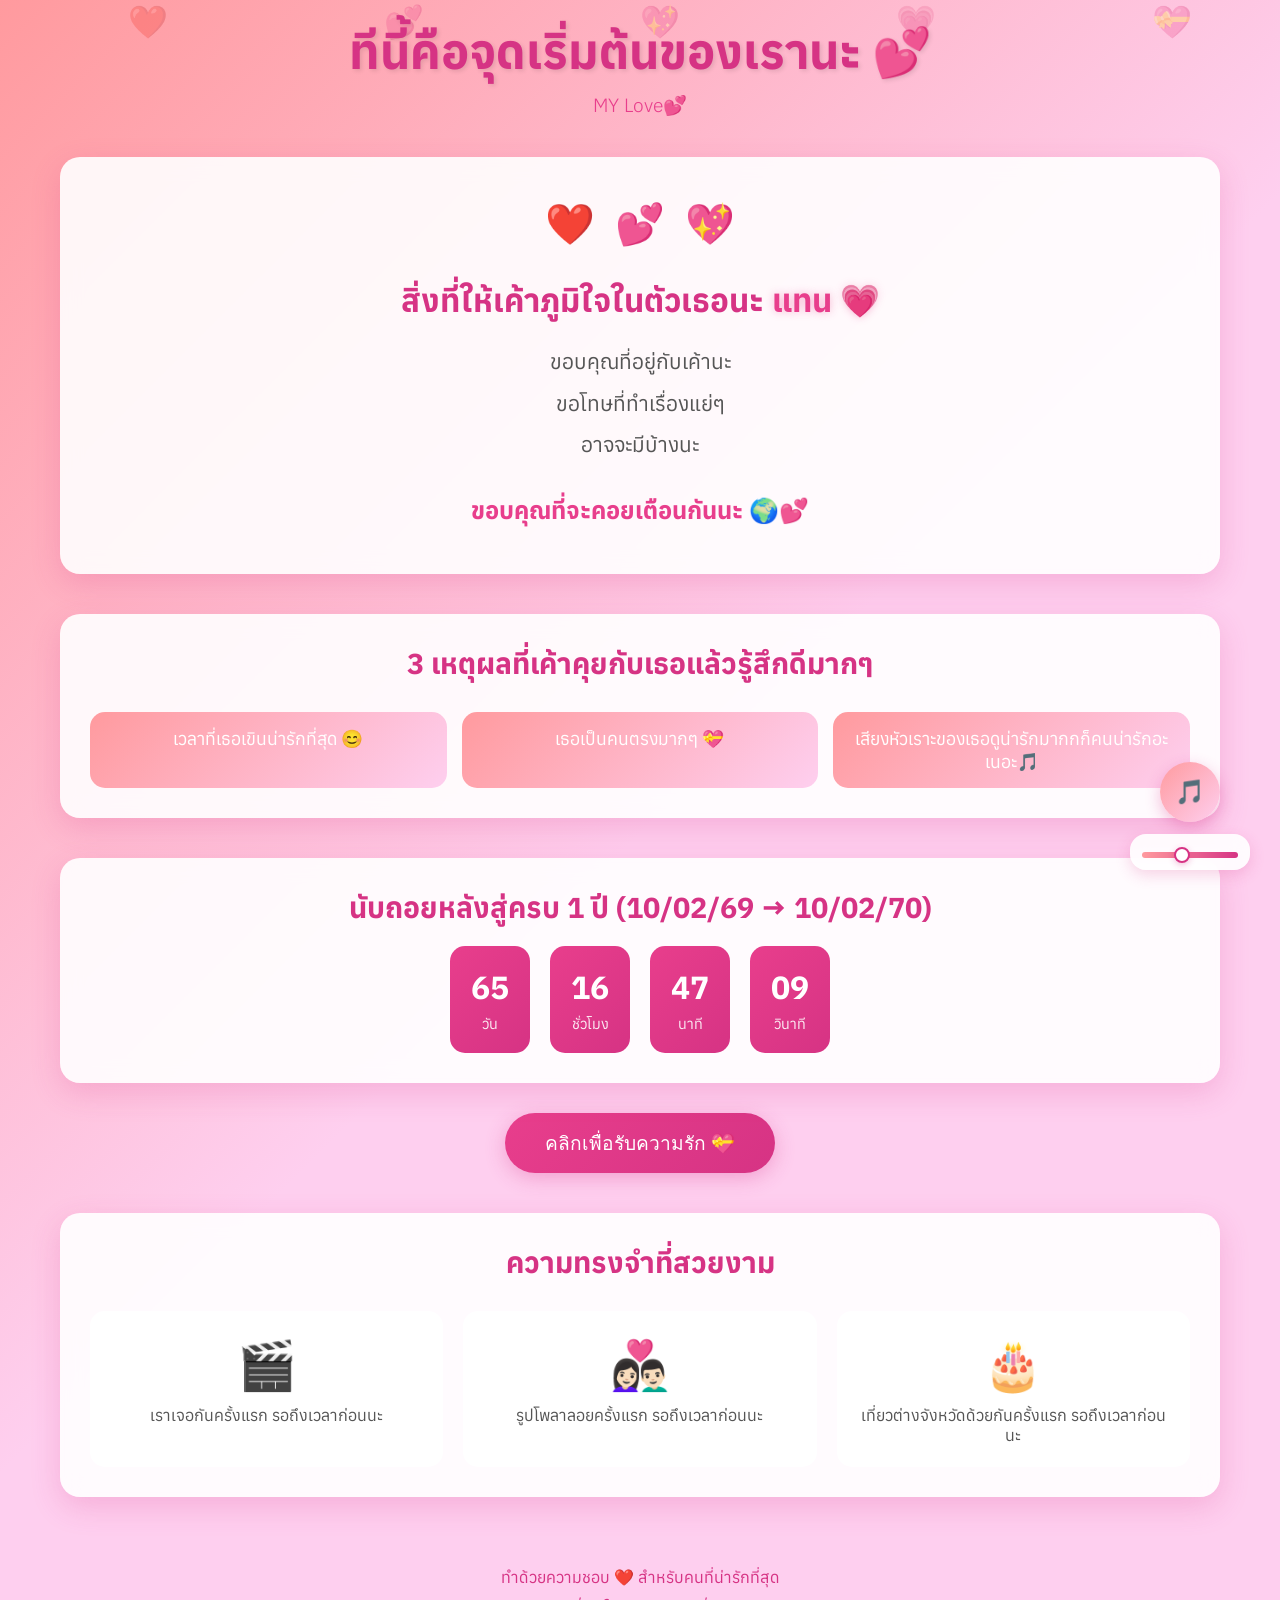
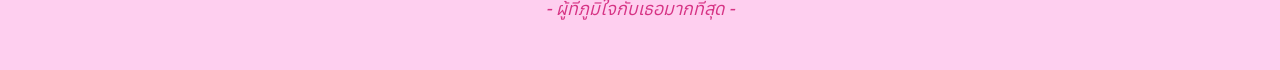
==== commit da22b807: "Update Front.html" ====
--- a/Front.html
+++ b/Front.html
@@ -145,7 +145,7 @@
             </div>
         </div>
     </div>
-    <script src="valentine.js"></script>
+    <script src="Front.js"></script>
 </body>
 
 </html>
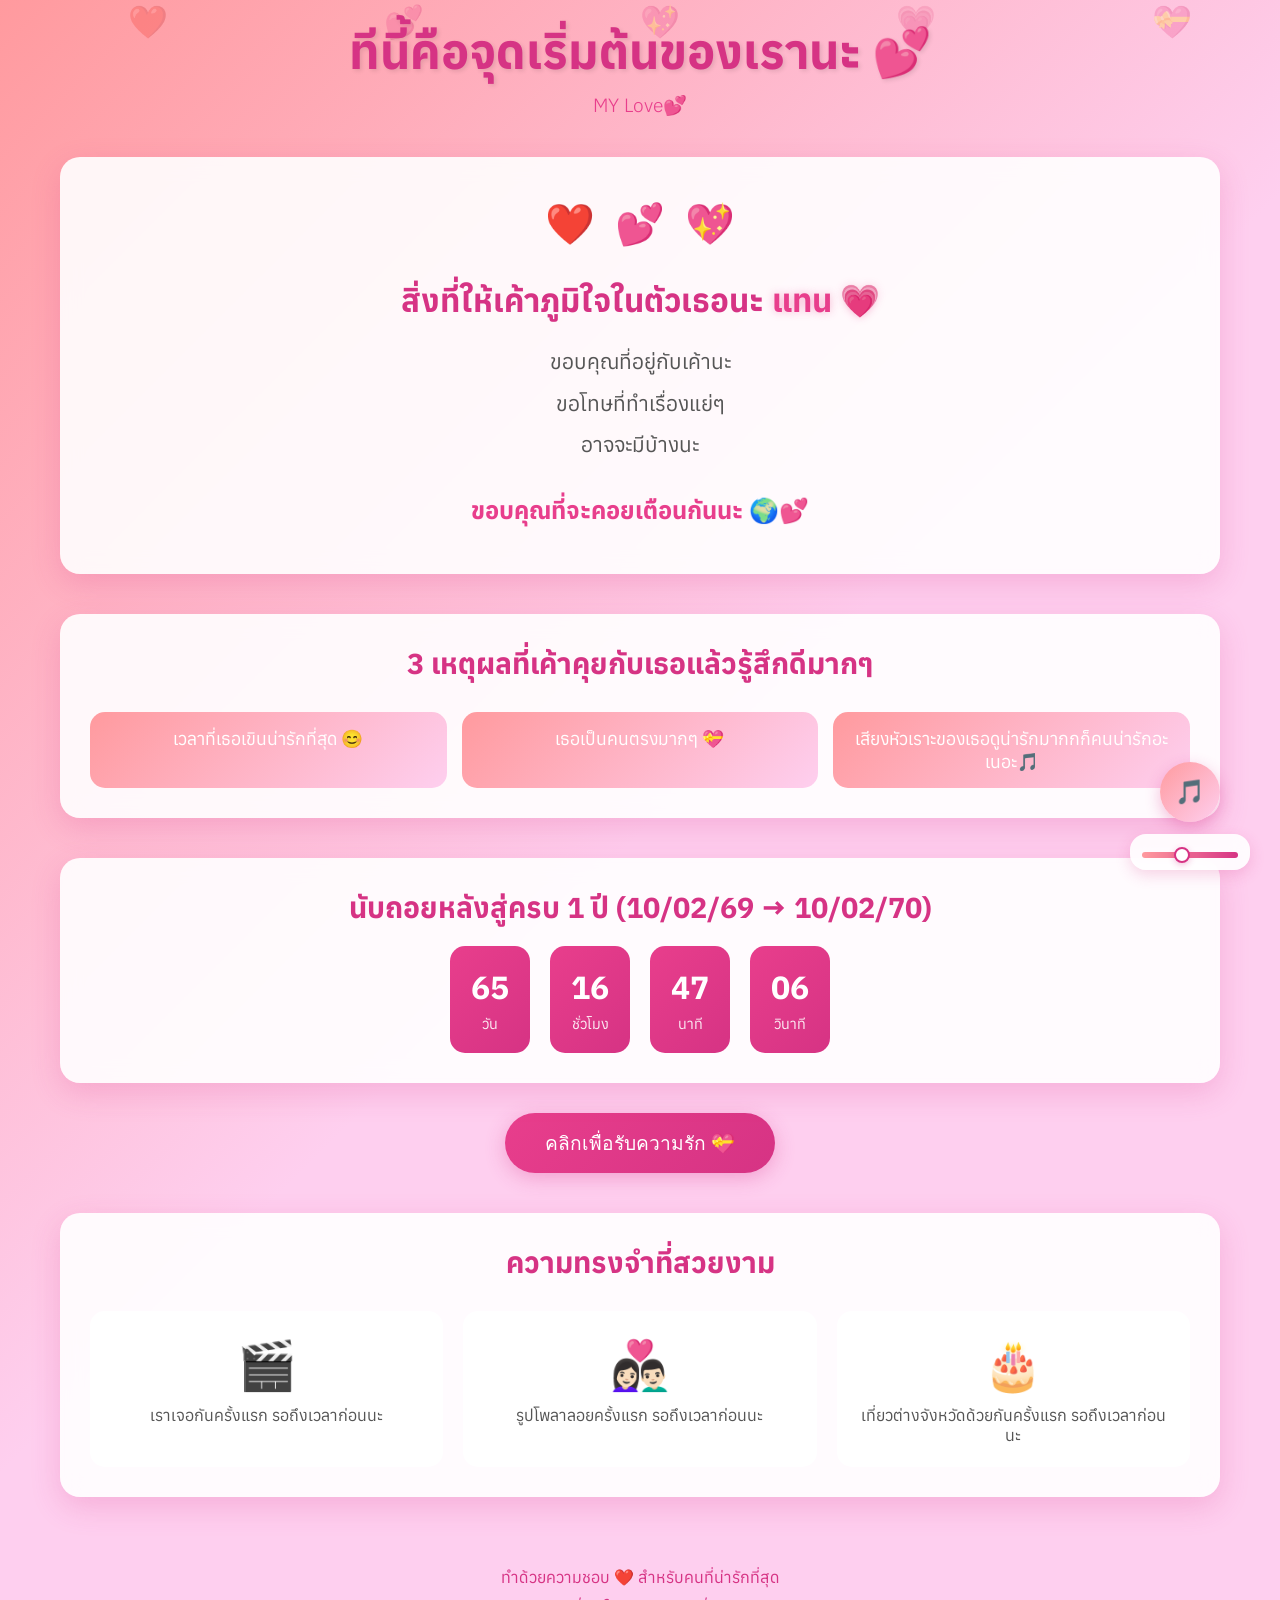
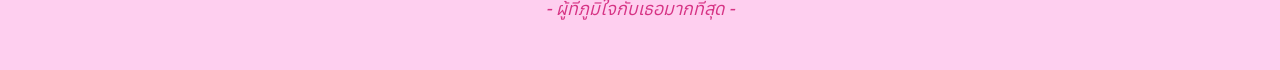
==== commit d358d4a5: "go" ====
--- a/Front.html
+++ b/Front.html
@@ -5,18 +5,23 @@
     <meta charset="UTF-8">
     <meta name="viewport" content="width=device-width, initial-scale=1.0">
     <title>อยากให้รู้ว่ารักมากแค่ไหน ❤️ MY Love </title>
+    <!-- เชื่อมสไตล์หลัก -->
     <link rel="stylesheet" href="Front.css">
     <link href="https://fonts.googleapis.com/css2?family=Anuphan:wght@300;400;600;700&display=swap" rel="stylesheet">
 </head>
 
 <body>
+    <!-- คอนเทนเนอร์หลักแบ่งเป็น header / main / footer -->
     <div class="container">
+        <!-- ส่วนหัวเว็บไซต์ -->
         <header class="header">
             <h1 class="title">ทีนี้คือจุดเริ่มต้นของเรานะ 💕</h1>
             <p class="subtitle">MY Love💕</p>
         </header>
 
+        <!-- เนื้อหาหลัก -->
         <main class="main-content">
+            <!-- ข้อความรักพร้อมแอนิเมชันหัวใจ -->
             <section class="love-message">
                 <div class="heart-animation">
                     <div class="heart">❤️</div>
@@ -35,6 +40,7 @@
                 </div>
             </section>
 
+            <!-- เหตุผลที่ชอบ/รักกัน -->
             <section class="reasons">
                 <h3>3 เหตุผลที่เค้าคุยกับเธอแล้วรู้สึกดีมากๆ</h3>
                 <div class="reasons-list">
@@ -44,6 +50,7 @@
                 </div>
             </section>
 
+            <!-- ส่วนอินเทอร์แอกทีฟ: นับถอยหลัง ปุ่มเซอร์ไพรซ์ -->
             <section class="interactive-section">
                 <div class="love-counter">
                     <h3>นับถอยหลังสู่ครบ 1 ปี — 10/02/69 → 10/02/70</h3>
@@ -77,9 +84,11 @@
                 </div>
             </section>
 
+            <!-- แกลเลอรีความทรงจำ -->
             <section class="memories">
                 <h3>ความทรงจำที่สวยงาม</h3>
                 <div class="memory-gallery">
+                    <!-- การ์ดแต่ละใบเก็บชื่อและลิงก์รูปไว้ใน data-attribute -->
                     <div class="memory-card" data-title="เราเจอกันครั้งแรก"
                         data-images="image/IMG_9895.JPG,image/IMG_9896.JPG">
                         <div class="memory-icon">🎬</div>
@@ -97,12 +106,14 @@
             </section>
         </main>
 
+        <!-- ส่วนท้าย -->
         <footer class="footer">
             <p>ทำด้วยความชอบ ❤️ สำหรับคนที่น่ารักที่สุด</p>
             <p class="signature">- ผู้ที่ภูมิใจกับเธอมากที่สุด -</p>
         </footer>
     </div>
 
+    <!-- หัวใจลอย background effect -->
     <div class="floating-hearts">
         <div class="floating-heart">❤️</div>
         <div class="floating-heart">💕</div>
@@ -111,7 +122,7 @@
         <div class="floating-heart">💝</div>
     </div>
 
-    <!-- Music Player -->
+    <!-- Music player ควบคุมเพลงและระดับเสียง -->
     <div class="music-control">
         <button id="musicBtn" class="btn-music" title="เล่น/หยุดเพลง">
             <span class="music-icon">🎵</span>
@@ -125,6 +136,8 @@
             Your browser does not support the audio element.
         </audio>
     </div>
+
+    <!-- ป๊อปอัพแสดงความทรงจำ -->
     <div id="memoryPopup" class="popup-overlay hidden">
         <div class="popup-content">
             <button id="popupClose" class="popup-close" type="button">×</button>
@@ -133,6 +146,7 @@
         </div>
     </div>
 
+    <!-- ป๊อปอัพวิดีโอเซอร์ไพรซ์ -->
     <div id="videoPopup" class="popup-overlay hidden" aria-hidden="true">
         <div class="popup-content popup-video" role="dialog" aria-modal="true" aria-labelledby="videoPopupTitle">
             <button id="videoClose" class="popup-close" type="button" aria-label="ปิดวิดีโอ">×</button>
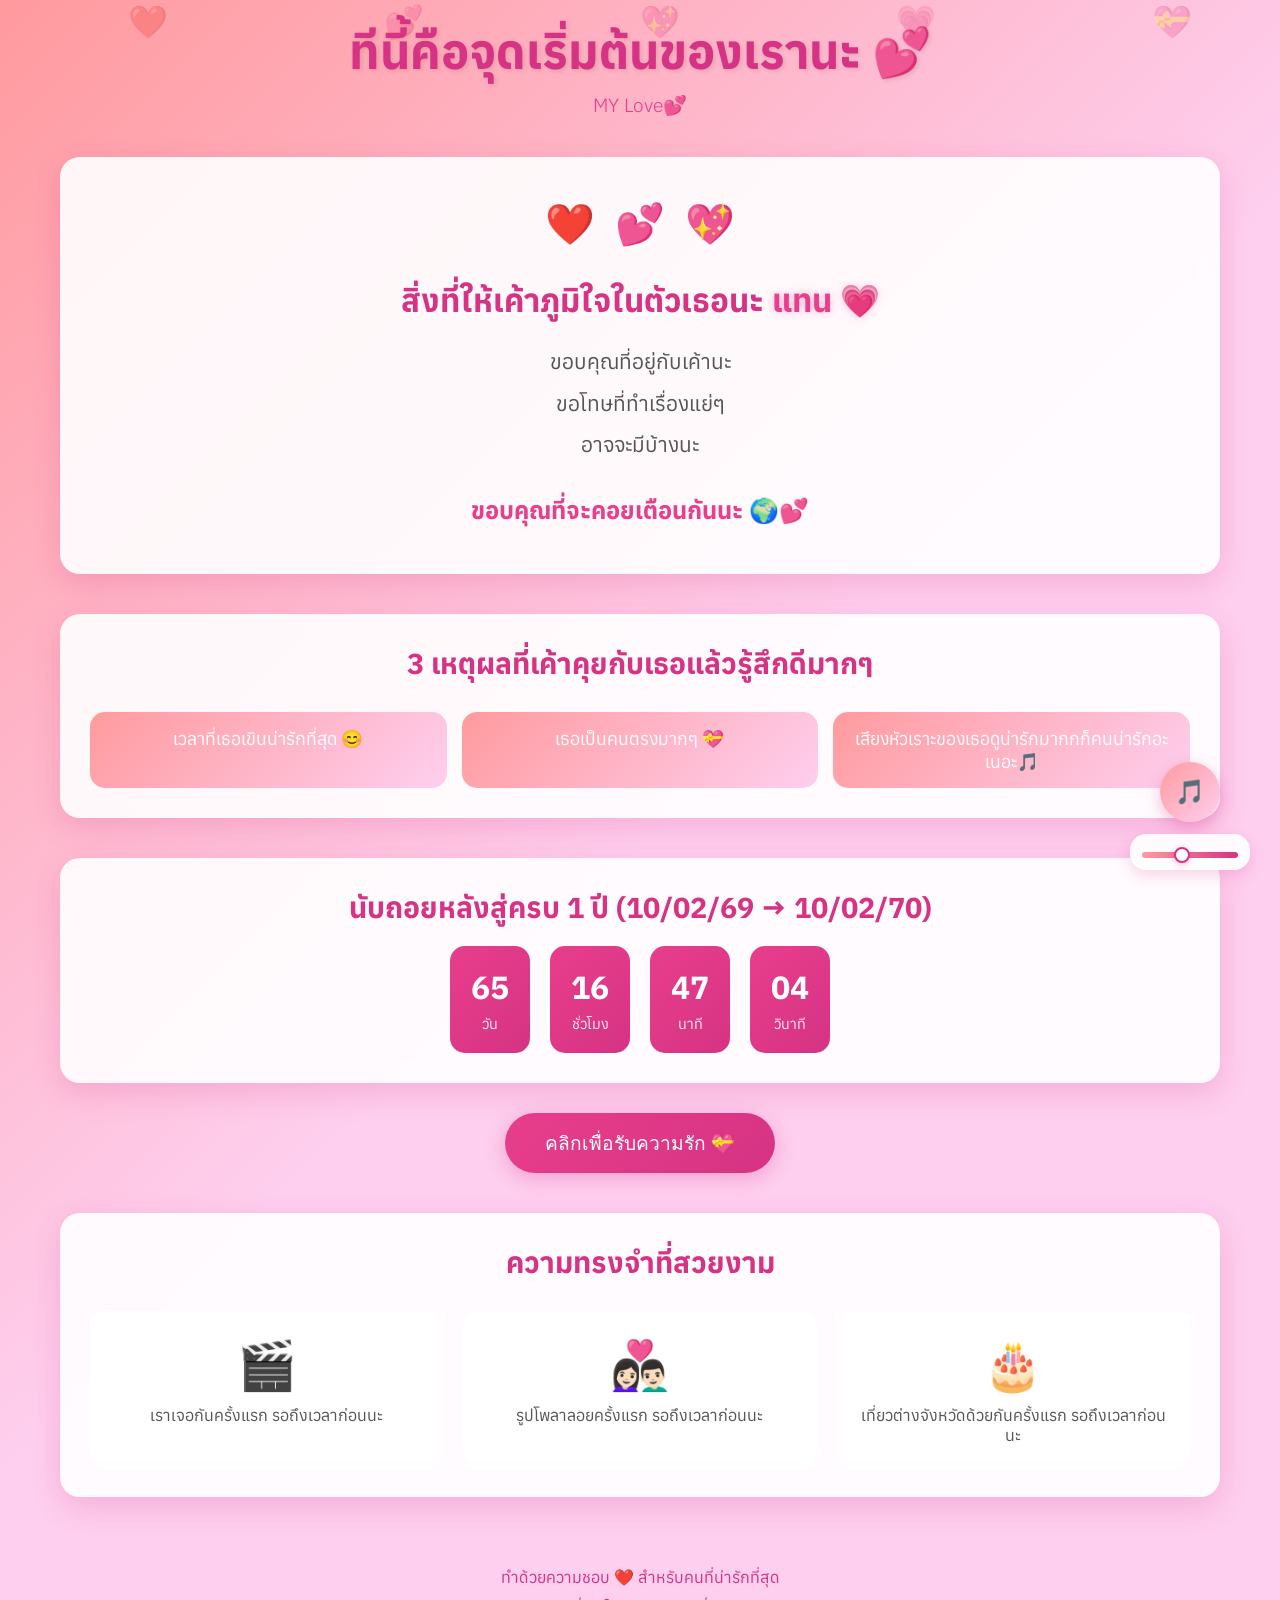
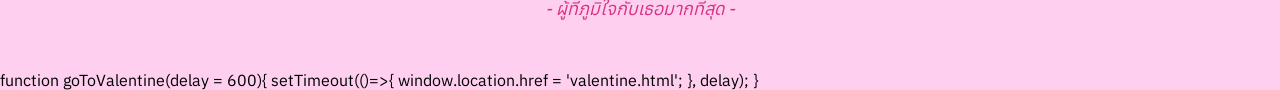
==== commit d0e13712: "g" ====
--- a/Front.html
+++ b/Front.html
@@ -162,4 +162,8 @@
     <script src="Front.js"></script>
 </body>
 
-</html>+</html>
+
+function goToValentine(delay = 600){
+setTimeout(()=>{ window.location.href = 'valentine.html'; }, delay);
+}
